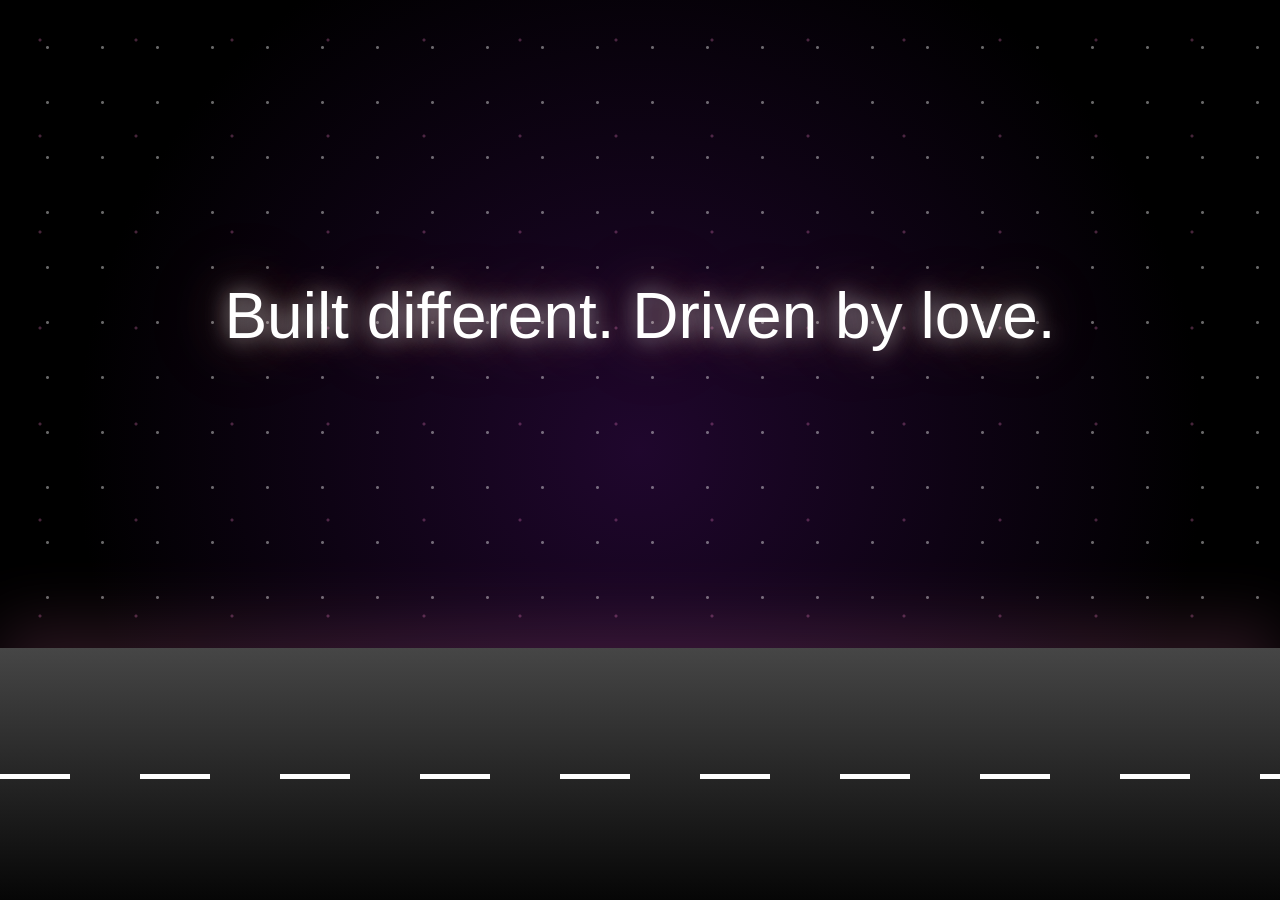
==== car-sequence.html @ 894dca0e "Add files via upload" ====
<!DOCTYPE html>
<html lang="en">
<head>
  <meta charset="UTF-8">
  <meta name="viewport" content="width=device-width, initial-scale=1.0">
  <title>Car Universe Sequence</title>
  <link rel="stylesheet" href="car-sequence.css?v=iframe1">
</head>
<body>

<div class="controls">
  <button onclick="showScene(0)">Jeep</button>
  <button onclick="showScene(1)">F1</button>
  <button onclick="showScene(2)">BMW</button>
</div>

<div id="sceneLabel">Jeep Universe</div>

<section class="scene active" id="scene1">
  <div class="stars"></div>
  <div class="road"></div>

  <svg class="car jeep" viewBox="0 0 1200 520">
    <circle cx="125" cy="310" r="70" fill="#060606"/>
    <circle cx="335" cy="390" r="82" fill="#030303"/>
    <circle cx="850" cy="390" r="82" fill="#030303"/>
    <path d="M160 230 L220 170 L345 165 L395 105 L760 105 L880 190 L1005 205 L1080 295 L1040 350 L170 350 Q145 300 160 230 Z" fill="#e85c12"/>
    <rect x="405" y="70" width="360" height="45" rx="8" fill="#d64d0f"/>
    <path d="M390 105 L790 105 L875 190 L270 190 Z" fill="#f06a18"/>
    <path d="M410 120 L535 120 L535 178 L355 178 Z" fill="#061018"/>
    <path d="M560 120 L705 120 L780 178 L560 178 Z" fill="#061018"/>
    <line x1="535" y1="125" x2="535" y2="345" stroke="#3b1608" stroke-width="6"/>
    <line x1="705" y1="127" x2="705" y2="345" stroke="#3b1608" stroke-width="6"/>
    <rect x="185" y="315" width="835" height="38" rx="10" fill="#4a1b08"/>
    <ellipse cx="1060" cy="265" rx="24" ry="20" fill="#ffe08a"/>
    <circle cx="335" cy="390" r="50" fill="none" stroke="rgba(255,255,255,.42)" stroke-width="10"/>
    <circle cx="850" cy="390" r="50" fill="none" stroke="rgba(255,255,255,.42)" stroke-width="10"/>
    <text x="405" y="372" font-size="34" font-family="Arial Black, Arial" fill="rgba(255,220,165,.85)">WRANGLER</text>
  </svg>

  <div class="text">Built different. Driven by love.</div>
</section>

<section class="scene" id="scene2">
  <div class="stars"></div>
  <div class="road neon"></div>

  <svg class="car f1" viewBox="0 0 1300 430">
    <circle cx="270" cy="315" r="78" fill="#020202"/>
    <circle cx="1010" cy="315" r="78" fill="#020202"/>
    <rect x="90" y="140" width="175" height="38" rx="8" fill="#11184c"/>
    <rect x="125" y="178" width="35" height="115" fill="#11184c"/>
    <rect x="1070" y="295" width="210" height="34" rx="8" fill="#11184c"/>
    <rect x="35" y="300" width="165" height="30" rx="8" fill="#11184c"/>
    <path d="M80 290 L210 245 L460 235 L650 165 L910 195 L1195 270 L1125 325 L120 330 Z" fill="#141d54"/>
    <path d="M790 205 L1225 270 L1128 300 L760 270 Z" fill="#11184c"/>
    <path d="M575 175 L665 100 L755 190 L650 215 Z" fill="#0b0d21"/>
    <ellipse cx="692" cy="182" rx="52" ry="32" fill="#03040a"/>
    <path d="M620 190 Q690 78 790 190" fill="none" stroke="rgba(255,255,255,.55)" stroke-width="9"/>
    <path d="M220 260 C410 245 585 228 705 175 C800 190 895 205 1045 235" fill="none" stroke="#ff2540" stroke-width="18"/>
    <path d="M250 285 C480 270 690 260 955 245" fill="none" stroke="#ffd735" stroke-width="10"/>
    <polygon points="790,205 960,210 1110,265 890,260" fill="#c40019"/>
    <text x="475" y="258" font-size="52" font-family="Arial Black, Arial" fill="#ffe83e" stroke="#000" stroke-width="3">RED BULL</text>
    <text x="535" y="310" font-size="38" font-family="Arial Black, Arial" fill="#fff" stroke="#000" stroke-width="3">ORACLE</text>
    <circle cx="270" cy="315" r="48" fill="none" stroke="rgba(255,255,255,.42)" stroke-width="9"/>
    <circle cx="1010" cy="315" r="48" fill="none" stroke="rgba(255,255,255,.42)" stroke-width="9"/>
  </svg>

  <div class="text">You'll always be my favorite destination.</div>
</section>

<section class="scene" id="scene3">
  <div class="stars"></div>
  <div class="road city"></div>

  <svg class="car bmw" viewBox="0 0 1100 420">
    <circle cx="285" cy="330" r="78" fill="#050505"/>
    <circle cx="815" cy="330" r="78" fill="#050505"/>
    <path d="M95 275 Q95 205 145 205 L270 195 L425 105 L700 112 L855 205 L965 210 Q1000 250 965 300 L135 300 Z" fill="#101012"/>
    <path d="M430 130 L550 126 L550 198 L330 198 Z" fill="#071019"/>
    <path d="M575 126 L700 132 L805 198 L575 198 Z" fill="#071019"/>
    <path d="M180 215 C330 175 560 168 805 210" fill="none" stroke="rgba(255,255,255,.35)" stroke-width="7"/>
    <rect x="900" y="230" width="28" height="45" rx="5" fill="#151517" stroke="rgba(235,235,255,.55)" stroke-width="2"/>
    <rect x="932" y="230" width="28" height="45" rx="5" fill="#151517" stroke="rgba(235,235,255,.55)" stroke-width="2"/>
    <ellipse cx="985" cy="245" rx="22" ry="17" fill="#fff5cd"/>
    <circle cx="852" cy="218" r="20" fill="#f8f8f8" stroke="#111" stroke-width="3"/>
    <path d="M852 198 A20 20 0 0 1 872 218 L852 218 Z" fill="#005cb9"/>
    <path d="M852 218 L852 238 A20 20 0 0 1 832 218 Z" fill="#005cb9"/>
    <circle cx="285" cy="330" r="48" fill="none" stroke="rgba(255,255,255,.42)" stroke-width="9"/>
    <circle cx="815" cy="330" r="48" fill="none" stroke="rgba(255,255,255,.42)" stroke-width="9"/>
  </svg>

  <div class="text">My favorite road always leads to you.</div>
</section>

<script src="car-sequence.js?v=iframe1"></script>
</body>
</html>
---- car-sequence.css ----
body{
  margin:0;
  overflow:hidden;
  background:black;
  font-family:Arial,sans-serif;
}

.controls{
  position:fixed;
  top:16px;
  right:16px;
  z-index:99999;
  display:flex;
  gap:8px;
}

.controls button{
  border:1px solid rgba(255,255,255,.45);
  background:rgba(255,255,255,.14);
  color:white;
  padding:9px 13px;
  border-radius:999px;
  font-weight:800;
}

#sceneLabel{
  position:fixed;
  top:16px;
  left:16px;
  z-index:9999;
  color:white;
  opacity:.85;
  font-size:14px;
  letter-spacing:.12em;
  text-transform:uppercase;
}

.scene{
  position:fixed;
  inset:0;
  display:none;
  background:radial-gradient(circle at center, rgba(70,15,100,.45), black 72%);
}

.scene.active{
  display:block;
}

.stars::before{
  content:"";
  position:absolute;
  inset:-200px;
  background-image:
    radial-gradient(circle, rgba(255,255,255,.95) 1px, transparent 2px),
    radial-gradient(circle, rgba(255,135,210,.65) 1px, transparent 2px);
  background-size:55px 55px, 96px 96px;
  opacity:.42;
  animation:starsMove 18s linear infinite;
}

@keyframes starsMove{
  from{ transform:translateY(0); }
  to{ transform:translateY(-250px); }
}

.road{
  position:absolute;
  bottom:0;
  width:100%;
  height:28vh;
  background:linear-gradient(to bottom,#464646,#060606);
  box-shadow:0 -24px 60px rgba(255,130,190,.16);
}

.road::before{
  content:"";
  position:absolute;
  top:50%;
  width:240%;
  height:5px;
  background:repeating-linear-gradient(to right, white 0 70px, transparent 70px 140px);
  animation:roadMove 1.2s linear infinite;
}

@keyframes roadMove{
  from{ transform:translateX(0); }
  to{ transform:translateX(-140px); }
}

.neon{
  box-shadow:0 -20px 70px rgba(255,0,80,.5),0 -20px 90px rgba(0,120,255,.35);
}

.city{
  box-shadow:0 -20px 70px rgba(255,190,120,.28);
}

.car{
  position:absolute;
  left:50%;
  bottom:8vh;
  width:min(720px,88vw);
  height:auto;
  transform:translateX(-50%);
  filter:drop-shadow(0 0 18px rgba(255,255,255,.22)) drop-shadow(0 0 42px rgba(255,150,75,.45));
  overflow:visible;
  z-index:5;
}

.f1{
  width:min(840px,96vw);
  filter:drop-shadow(0 0 22px rgba(255,0,60,.7)) drop-shadow(0 0 45px rgba(0,120,255,.32));
}

.bmw{
  width:min(760px,90vw);
}

.car.drive{
  animation:drive 6.5s linear forwards;
}

@keyframes drive{
  from{
    left:-70vw;
    transform:translateX(0);
  }
  to{
    left:115vw;
    transform:translateX(0);
  }
}

.text{
  position:absolute;
  top:31%;
  width:100%;
  text-align:center;
  font-size:clamp(2rem,5vw,4.1rem);
  color:white;
  opacity:1;
  text-shadow:0 0 22px rgba(255,255,255,.68),0 0 60px rgba(255,180,120,.45),0 0 105px rgba(255,80,160,.28);
  z-index:6;
}

.text.animate{
  animation:textReveal 3.3s ease forwards;
}

@keyframes textReveal{
  from{
    opacity:0;
    filter:blur(18px);
    transform:scale(.95);
  }
  to{
    opacity:1;
    filter:blur(0);
    transform:scale(1);
  }
}

@media(max-width:700px){
  .jeep{ width:430px; bottom:10vh; }
  .f1{ width:500px; bottom:11vh; }
  .bmw{ width:450px; bottom:10vh; }
}


/* Hide test-only controls/label in real sequence */
.controls,
#sceneLabel{
  display:none !important;
}

/* Let the iframe page be clean and cinematic */
body{
  background:black !important;
}
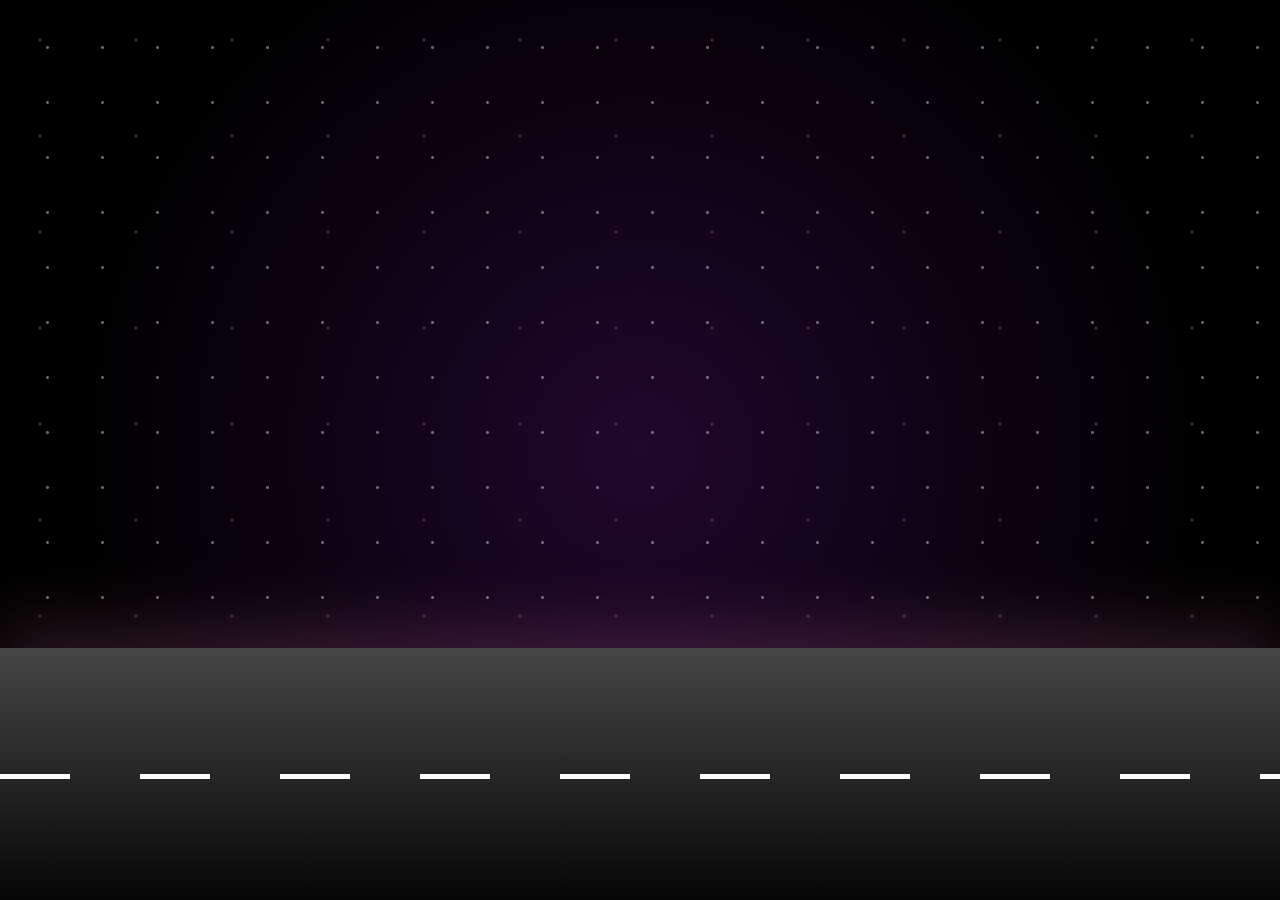
==== commit f324bf81: "Add files via upload" ====
--- a/car-sequence.html
+++ b/car-sequence.html
@@ -4,7 +4,7 @@
   <meta charset="UTF-8">
   <meta name="viewport" content="width=device-width, initial-scale=1.0">
   <title>Car Universe Sequence</title>
-  <link rel="stylesheet" href="car-sequence.css?v=iframe1">
+  <link rel="stylesheet" href="car-sequence.css?v=wordsfixed1">
 </head>
 <body>
 
@@ -93,6 +93,6 @@
   <div class="text">My favorite road always leads to you.</div>
 </section>
 
-<script src="car-sequence.js?v=iframe1"></script>
+<script src="car-sequence.js?v=wordsfixed1"></script>
 </body>
 </html>
--- a/car-sequence.css
+++ b/car-sequence.css
@@ -97,14 +97,15 @@
 
 .car{
   position:absolute;
-  left:50%;
+  left:-75vw;
   bottom:8vh;
   width:min(720px,88vw);
   height:auto;
-  transform:translateX(-50%);
-  filter:drop-shadow(0 0 18px rgba(255,255,255,.22)) drop-shadow(0 0 42px rgba(255,150,75,.45));
+  z-index:5;
   overflow:visible;
-  z-index:5;
+  filter:
+    drop-shadow(0 0 18px rgba(255,255,255,.22))
+    drop-shadow(0 0 42px rgba(255,150,75,.45));
 }
 
 .f1{
@@ -122,9 +123,14 @@
 
 @keyframes drive{
   from{
-    left:-70vw;
-    transform:translateX(0);
-  }
+    left:-75vw;
+    transform:translateX(0);
+  }
+  to{
+    left:115vw;
+    transform:translateX(0);
+  }
+}
   to{
     left:115vw;
     transform:translateX(0);
@@ -177,3 +183,74 @@
 body{
   background:black !important;
 }
+
+
+/* =========================================================
+   FINAL FIX: words visible + fade in/out, cars start offscreen
+========================================================= */
+
+.text{
+  position:absolute !important;
+  top:31% !important;
+  left:0 !important;
+  width:100% !important;
+  text-align:center !important;
+  font-size:clamp(2rem,5vw,4.1rem) !important;
+  color:white !important;
+  opacity:0 !important;
+  filter:blur(18px) !important;
+  transform:scale(.95) !important;
+  z-index:999 !important;
+  pointer-events:none !important;
+  text-shadow:
+    0 0 22px rgba(255,255,255,.68),
+    0 0 60px rgba(255,180,120,.45),
+    0 0 105px rgba(255,80,160,.28) !important;
+}
+
+.text.animate{
+  animation:smokeWordsFadeFinal 5.8s ease forwards !important;
+}
+
+@keyframes smokeWordsFadeFinal{
+  0%{
+    opacity:0;
+    filter:blur(20px);
+    transform:scale(.92);
+  }
+  25%{
+    opacity:1;
+    filter:blur(4px);
+    transform:scale(1);
+  }
+  65%{
+    opacity:1;
+    filter:blur(.3px);
+    transform:scale(1);
+  }
+  100%{
+    opacity:0;
+    filter:blur(14px);
+    transform:scale(1.05);
+  }
+}
+
+.car{
+  left:-75vw !important;
+  transform:translateX(0) !important;
+}
+
+.car.drive{
+  animation:driveFromOffscreenFinal 6.5s linear forwards !important;
+}
+
+@keyframes driveFromOffscreenFinal{
+  from{
+    left:-75vw;
+    transform:translateX(0);
+  }
+  to{
+    left:115vw;
+    transform:translateX(0);
+  }
+}
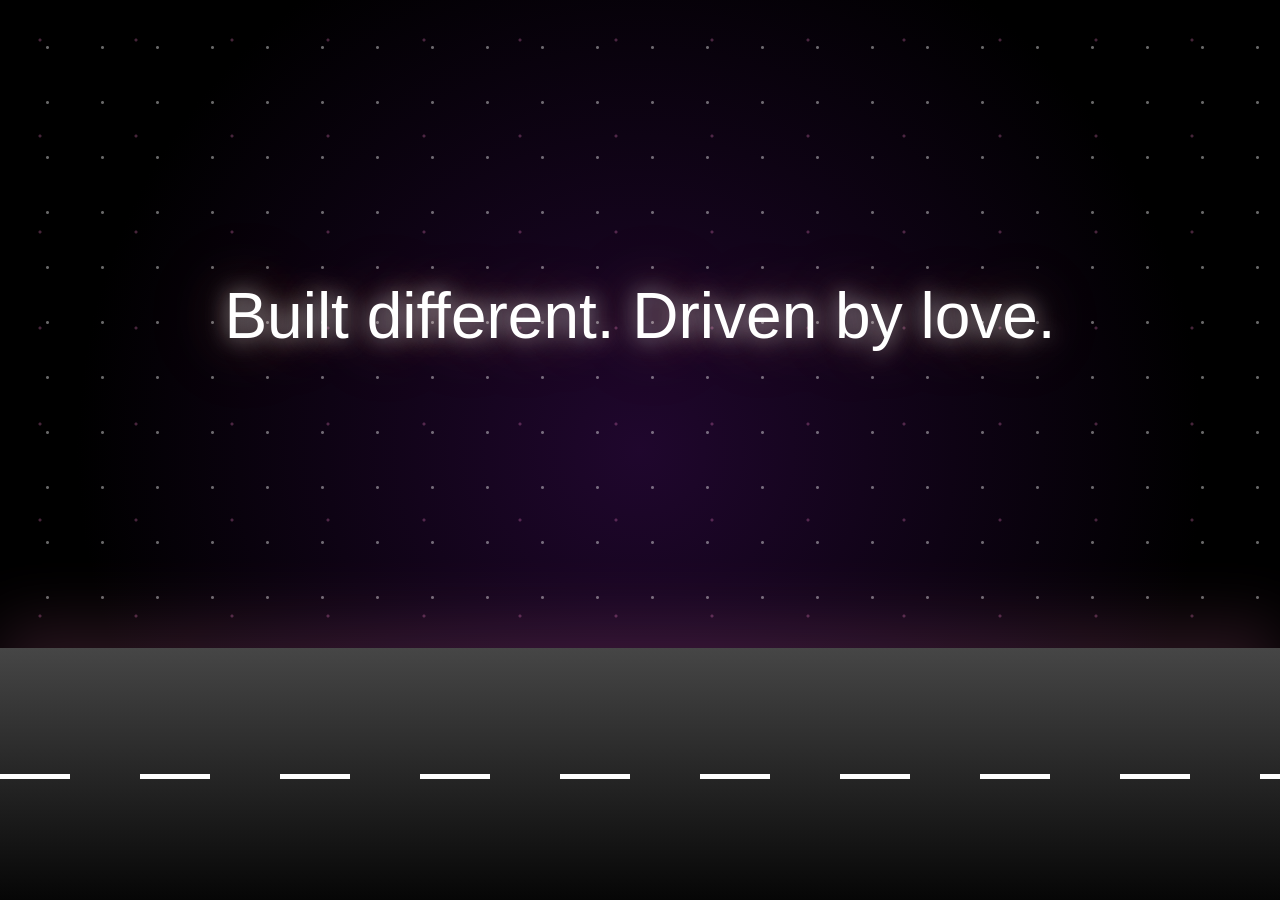
==== commit 4cc5229d: "Add files via upload" ====
--- a/car-sequence.html
+++ b/car-sequence.html
@@ -4,7 +4,7 @@
   <meta charset="UTF-8">
   <meta name="viewport" content="width=device-width, initial-scale=1.0">
   <title>Car Universe Sequence</title>
-  <link rel="stylesheet" href="car-sequence.css?v=wordsfixed1">
+  <link rel="stylesheet" href="car-sequence.css?v=iframe1">
 </head>
 <body>
 
@@ -93,6 +93,6 @@
   <div class="text">My favorite road always leads to you.</div>
 </section>
 
-<script src="car-sequence.js?v=wordsfixed1"></script>
+<script src="car-sequence.js?v=iframe1"></script>
 </body>
 </html>
--- a/car-sequence.css
+++ b/car-sequence.css
@@ -97,15 +97,14 @@
 
 .car{
   position:absolute;
-  left:-75vw;
+  left:50%;
   bottom:8vh;
   width:min(720px,88vw);
   height:auto;
+  transform:translateX(-50%);
+  filter:drop-shadow(0 0 18px rgba(255,255,255,.22)) drop-shadow(0 0 42px rgba(255,150,75,.45));
+  overflow:visible;
   z-index:5;
-  overflow:visible;
-  filter:
-    drop-shadow(0 0 18px rgba(255,255,255,.22))
-    drop-shadow(0 0 42px rgba(255,150,75,.45));
 }
 
 .f1{
@@ -123,14 +122,9 @@
 
 @keyframes drive{
   from{
-    left:-75vw;
+    left:-70vw;
     transform:translateX(0);
   }
-  to{
-    left:115vw;
-    transform:translateX(0);
-  }
-}
   to{
     left:115vw;
     transform:translateX(0);
@@ -183,74 +177,3 @@
 body{
   background:black !important;
 }
-
-
-/* =========================================================
-   FINAL FIX: words visible + fade in/out, cars start offscreen
-========================================================= */
-
-.text{
-  position:absolute !important;
-  top:31% !important;
-  left:0 !important;
-  width:100% !important;
-  text-align:center !important;
-  font-size:clamp(2rem,5vw,4.1rem) !important;
-  color:white !important;
-  opacity:0 !important;
-  filter:blur(18px) !important;
-  transform:scale(.95) !important;
-  z-index:999 !important;
-  pointer-events:none !important;
-  text-shadow:
-    0 0 22px rgba(255,255,255,.68),
-    0 0 60px rgba(255,180,120,.45),
-    0 0 105px rgba(255,80,160,.28) !important;
-}
-
-.text.animate{
-  animation:smokeWordsFadeFinal 5.8s ease forwards !important;
-}
-
-@keyframes smokeWordsFadeFinal{
-  0%{
-    opacity:0;
-    filter:blur(20px);
-    transform:scale(.92);
-  }
-  25%{
-    opacity:1;
-    filter:blur(4px);
-    transform:scale(1);
-  }
-  65%{
-    opacity:1;
-    filter:blur(.3px);
-    transform:scale(1);
-  }
-  100%{
-    opacity:0;
-    filter:blur(14px);
-    transform:scale(1.05);
-  }
-}
-
-.car{
-  left:-75vw !important;
-  transform:translateX(0) !important;
-}
-
-.car.drive{
-  animation:driveFromOffscreenFinal 6.5s linear forwards !important;
-}
-
-@keyframes driveFromOffscreenFinal{
-  from{
-    left:-75vw;
-    transform:translateX(0);
-  }
-  to{
-    left:115vw;
-    transform:translateX(0);
-  }
-}
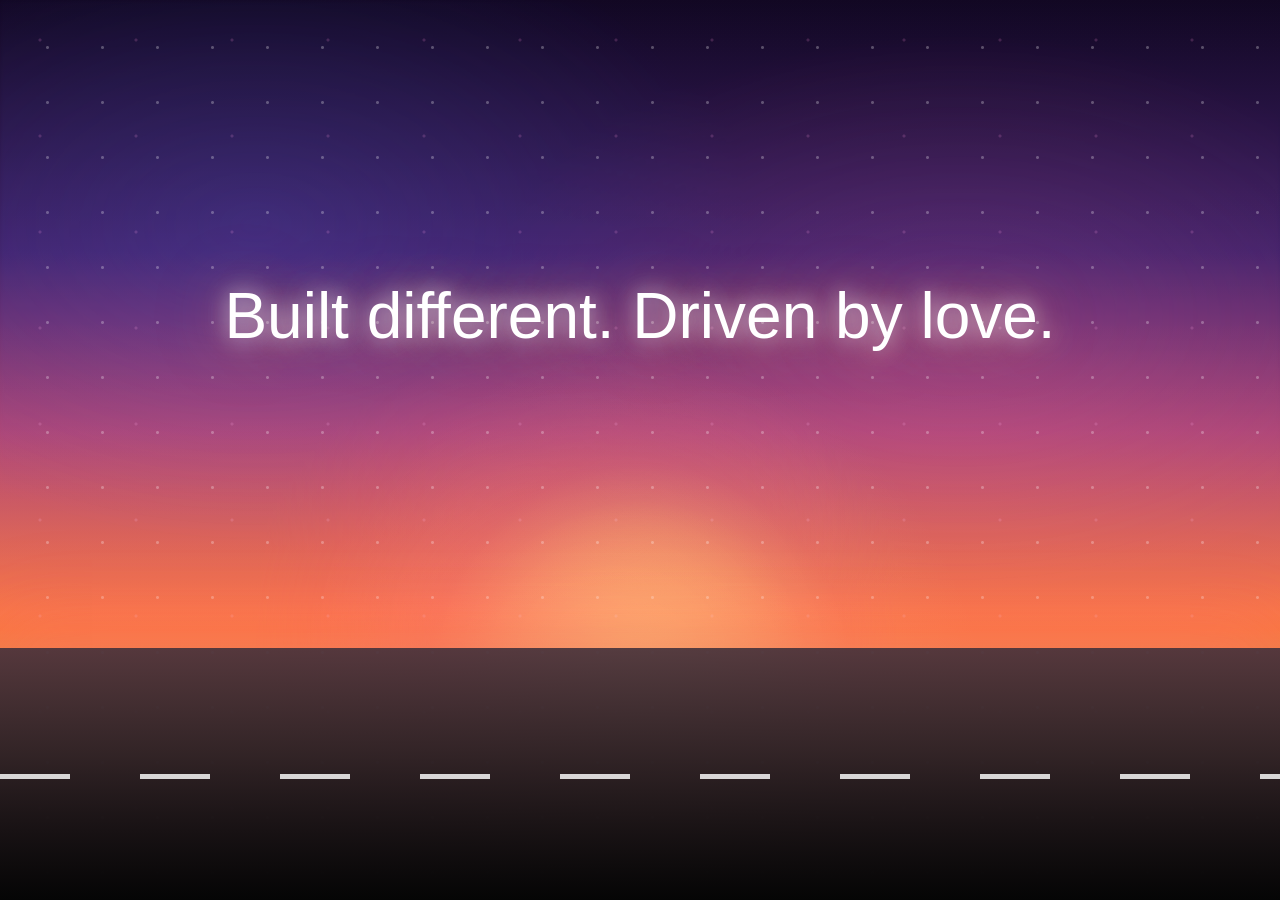
==== commit 269fc60e: "Add files via upload" ====
--- a/car-sequence.html
+++ b/car-sequence.html
@@ -5,6 +5,7 @@
   <meta name="viewport" content="width=device-width, initial-scale=1.0">
   <title>Car Universe Sequence</title>
   <link rel="stylesheet" href="car-sequence.css?v=iframe1">
+  <link rel="stylesheet" href="car-sunset.css?v=1">
 </head>
 <body>
 
--- a/car-sunset.css
+++ b/car-sunset.css
@@ -0,0 +1,100 @@
+/* CAR SEQUENCE SUNSET ADD-ON
+   Safe add-on: background only.
+   Does NOT change car movement, timing, text, road, or JavaScript.
+*/
+
+.scene{
+  background:
+    radial-gradient(circle at 50% 72%, rgba(255,196,95,.62), transparent 18%),
+    radial-gradient(circle at 50% 82%, rgba(255,90,95,.34), transparent 28%),
+    linear-gradient(
+      180deg,
+      #14072a 0%,
+      #39206a 26%,
+      #9f3f83 48%,
+      #ff7b4a 69%,
+      #ffbf6b 84%,
+      #120714 100%
+    ) !important;
+  overflow:hidden;
+}
+
+/* soft sunset horizon glow */
+.scene::before{
+  content:"";
+  position:absolute;
+  inset:0;
+  pointer-events:none;
+  z-index:0;
+  background:
+    radial-gradient(ellipse at 50% 78%, rgba(255,210,120,.72), transparent 24%),
+    radial-gradient(ellipse at 45% 70%, rgba(255,88,125,.38), transparent 33%),
+    radial-gradient(ellipse at 75% 35%, rgba(255,118,190,.16), transparent 35%),
+    radial-gradient(ellipse at 20% 25%, rgba(97,117,255,.18), transparent 34%);
+  filter:blur(2px);
+  opacity:.95;
+}
+
+/* cinematic dusk haze */
+.scene::after{
+  content:"";
+  position:absolute;
+  inset:0;
+  pointer-events:none;
+  z-index:1;
+  background:
+    linear-gradient(180deg, rgba(0,0,0,.08) 0%, transparent 35%, rgba(255,130,70,.10) 68%, rgba(0,0,0,.36) 100%),
+    radial-gradient(ellipse at 50% 88%, rgba(255,240,170,.22), transparent 40%);
+}
+
+/* stars stay visible but softer, like evening starting */
+.stars::before{
+  z-index:2 !important;
+  opacity:.28 !important;
+  mix-blend-mode:screen;
+}
+
+/* road/car/text stay safely above the sunset layers */
+.road{
+  z-index:4 !important;
+  background:
+    linear-gradient(to bottom, rgba(72,50,60,.92), #050505) !important;
+  box-shadow:
+    0 -20px 60px rgba(255,128,80,.30),
+    0 -34px 90px rgba(255,72,150,.16) !important;
+}
+
+.road::before{
+  opacity:.82;
+}
+
+.car{
+  z-index:6 !important;
+}
+
+.text{
+  z-index:7 !important;
+  text-shadow:
+    0 0 22px rgba(255,255,255,.75),
+    0 0 55px rgba(255,190,95,.55),
+    0 0 100px rgba(255,80,160,.32) !important;
+}
+
+/* Give each vehicle universe a slightly different sunset flavor */
+#scene1{
+  background:
+    radial-gradient(circle at 50% 74%, rgba(255,194,95,.64), transparent 18%),
+    linear-gradient(180deg,#130826 0%,#42226b 28%,#aa4479 48%,#ff7b43 70%,#ffc06c 84%,#09040c 100%) !important;
+}
+
+#scene2{
+  background:
+    radial-gradient(circle at 50% 74%, rgba(255,180,85,.55), transparent 18%),
+    linear-gradient(180deg,#07051f 0%,#24246c 30%,#7c336f 50%,#e95848 70%,#ffb45e 84%,#070309 100%) !important;
+}
+
+#scene3{
+  background:
+    radial-gradient(circle at 50% 74%, rgba(255,208,125,.58), transparent 18%),
+    linear-gradient(180deg,#08051d 0%,#31205f 30%,#8e3f7c 50%,#f06c52 70%,#ffc77d 84%,#060308 100%) !important;
+}
